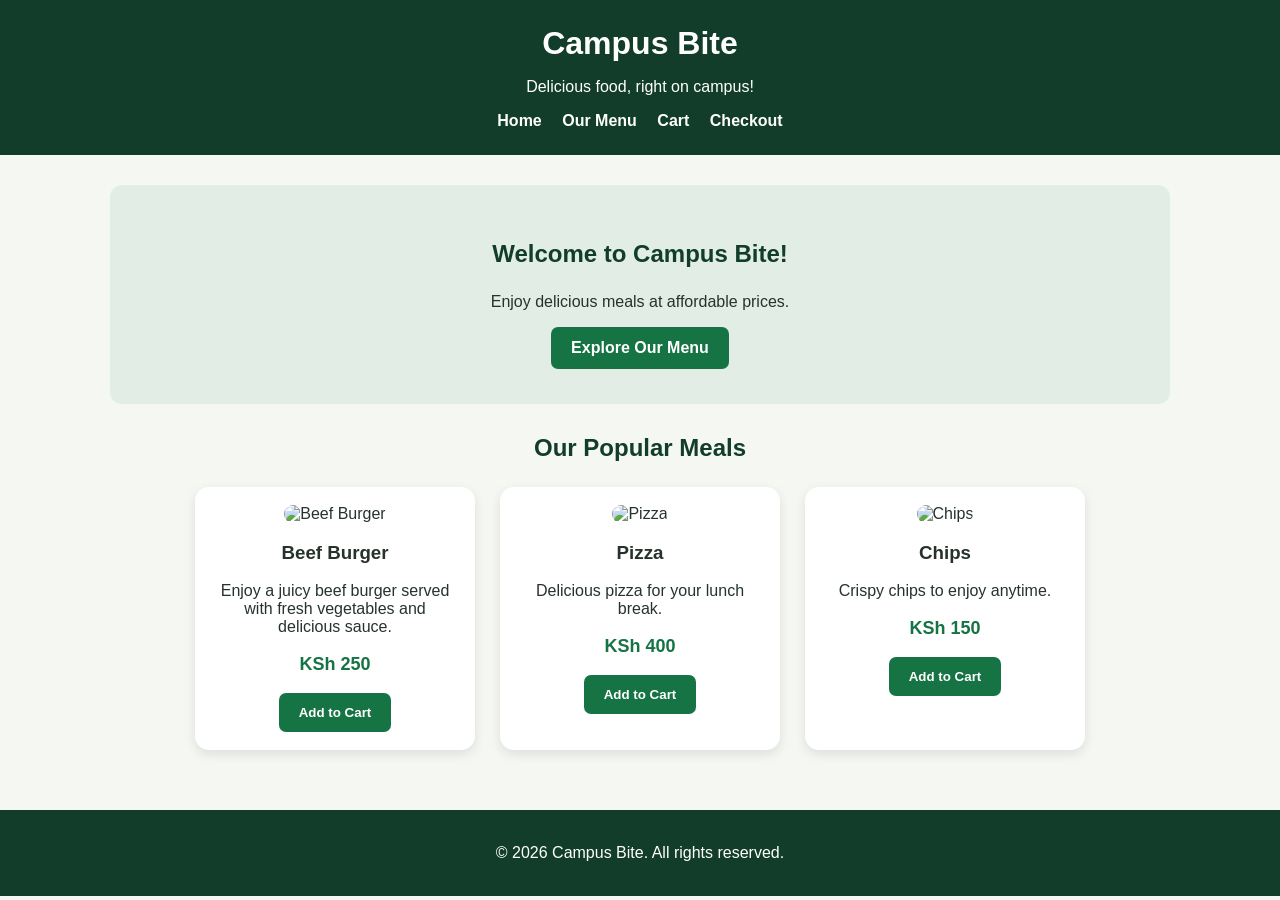
==== index.html @ a9197afb "Push project files" ====
<!DOCTYPE html>
<html lang="en">
<head>
    <meta charset="UTF-8">
    <meta name="viewport" content="width=device-width, initial-scale=1.0">
    <title>Campus Bite</title>
    <link rel="stylesheet" href="style.css">
</head>
<body>
    <header>
        <h1>Campus Bite</h1>
        <p>Delicious food, right on campus!</p>
        <nav>
            <a href="index.html">Home</a>
            <a href="products.html">Our Menu</a>
            <a href="cart.html">Cart</a>
            <a href="checkout.html">Checkout</a>
        </nav>
    </header>

    <main>
        <section class="welcome">
            <h2>Welcome to Campus Bite!</h2>
            <p>Enjoy delicious meals at affordable prices.</p>
            <a class="order-button" href="products.html">Explore Our Menu</a>
        </section>

        <section id="menu">
            <h2>Our Popular Meals</h2>
            <div class="food-container">
                <div class="food-card">
                    <img src="Images/burger.jpg" alt="Beef Burger">
                    <h3>Beef Burger</h3>
                    <p>Enjoy a juicy beef burger served with fresh vegetables and delicious sauce.</p>
                    <p class="price">KSh 250</p>
                    <button type="button" onclick="addToCart('Beef Burger', 250)">Add to Cart</button>
                </div>
                <div class="food-card">
                    <img src="Images/pizza.jpg" alt="Pizza">
                    <h3>Pizza</h3>
                    <p>Delicious pizza for your lunch break.</p>
                    <p class="price">KSh 400</p>
                    <button type="button" onclick="addToCart('Pizza', 400)">Add to Cart</button>
                </div>
                <div class="food-card">
                    <img src="Images/chips.jpg" alt="Chips">
                    <h3>Chips</h3>
                    <p>Crispy chips to enjoy anytime.</p>
                    <p class="price">KSh 150</p>
                    <button type="button" onclick="addToCart('Chips', 150)">Add to Cart</button>
                </div>
            </div>
        </section>
    </main>

    <footer>
        <p>&copy; 2026 Campus Bite. All rights reserved.</p>
    </footer>

    <script>
        function addToCart(name, price) {
            const cart = JSON.parse(localStorage.getItem("cart")) || [];
            cart.push({ name, price });
            localStorage.setItem("cart", JSON.stringify(cart));
            alert(name + " added to cart!");
        }
    </script>
</body>
</html>
---- style.css ----
* {
    box-sizing: border-box;
}

body {
    margin: 0;
    font-family: Arial, sans-serif;
    background: #f4f7f2;
    color: #26332b;
}

header {
    background: #123d2a;
    color: white;
    text-align: center;
    padding: 25px 15px;
}

header h1 {
    font-size: 32px;
    margin: 0 0 15px;
}

nav {
    margin-top: 15px;
}

nav a {
    color: white;
    margin: 8px;
    text-decoration: none;
    font-weight: bold;
}

nav a:hover {
    color: #f4c95d;
}

.order-button {
    display: inline-block;
    background: #167344;
    color: white;
    padding: 12px 20px;
    border-radius: 7px;
    font-weight: bold;
    text-decoration: none;
}

.order-button:hover {
    background: #0d4d2d;
}

main {
    padding: 30px 20px;
    max-width: 1100px;
    margin: auto;
}

h2 {
    text-align: center;
    color: #123d2a;
    margin-bottom: 25px;
}

.welcome {
    text-align: center;
    padding: 35px 15px;
    background: #e2eee5;
    border-radius: 12px;
    margin-bottom: 30px;
}

.food-container {
    display: flex;
    flex-wrap: wrap;
    justify-content: center;
    gap: 25px;
}

.food-card {
    background: white;
    width: 280px;
    padding: 18px;
    border-radius: 14px;
    text-align: center;
    box-shadow: 0 4px 12px rgba(0,0,0,0.10);
}

.food-picture img,
.food-card img {
    width: 100%;
    height: 190px;
    object-fit: cover;
    border-radius: 10px;
}

.price {
    color: #167344;
    font-weight: bold;
    font-size: 18px;
}

button {
    background: #167344;
    color: white;
    border: none;
    padding: 12px 20px;
    border-radius: 7px;
    cursor: pointer;
    font-weight: bold;
}

button:hover {
    background: #0d4d2d;
}

.categories {
    display: flex;
    justify-content: center;
    flex-wrap: wrap;
    gap: 10px;
    margin-bottom: 25px;
}

#cartItems {
    max-width: 600px;
    margin: 0 auto 20px;
    padding: 0;
    list-style: none;
}

#cartItems li {
    display: flex;
    justify-content: space-between;
    align-items: center;
    gap: 15px;
    background: white;
    margin: 10px 0;
    padding: 12px 15px;
    border-radius: 8px;
}

input {
    padding: 11px;
    width: 100%;
    max-width: 350px;
    border: 1px solid #bbb;
    border-radius: 6px;
    margin-top: 5px;
}

footer {
    background: #123d2a;
    color: white;
    text-align: center;
    padding: 18px;
    margin-top: 30px;
}
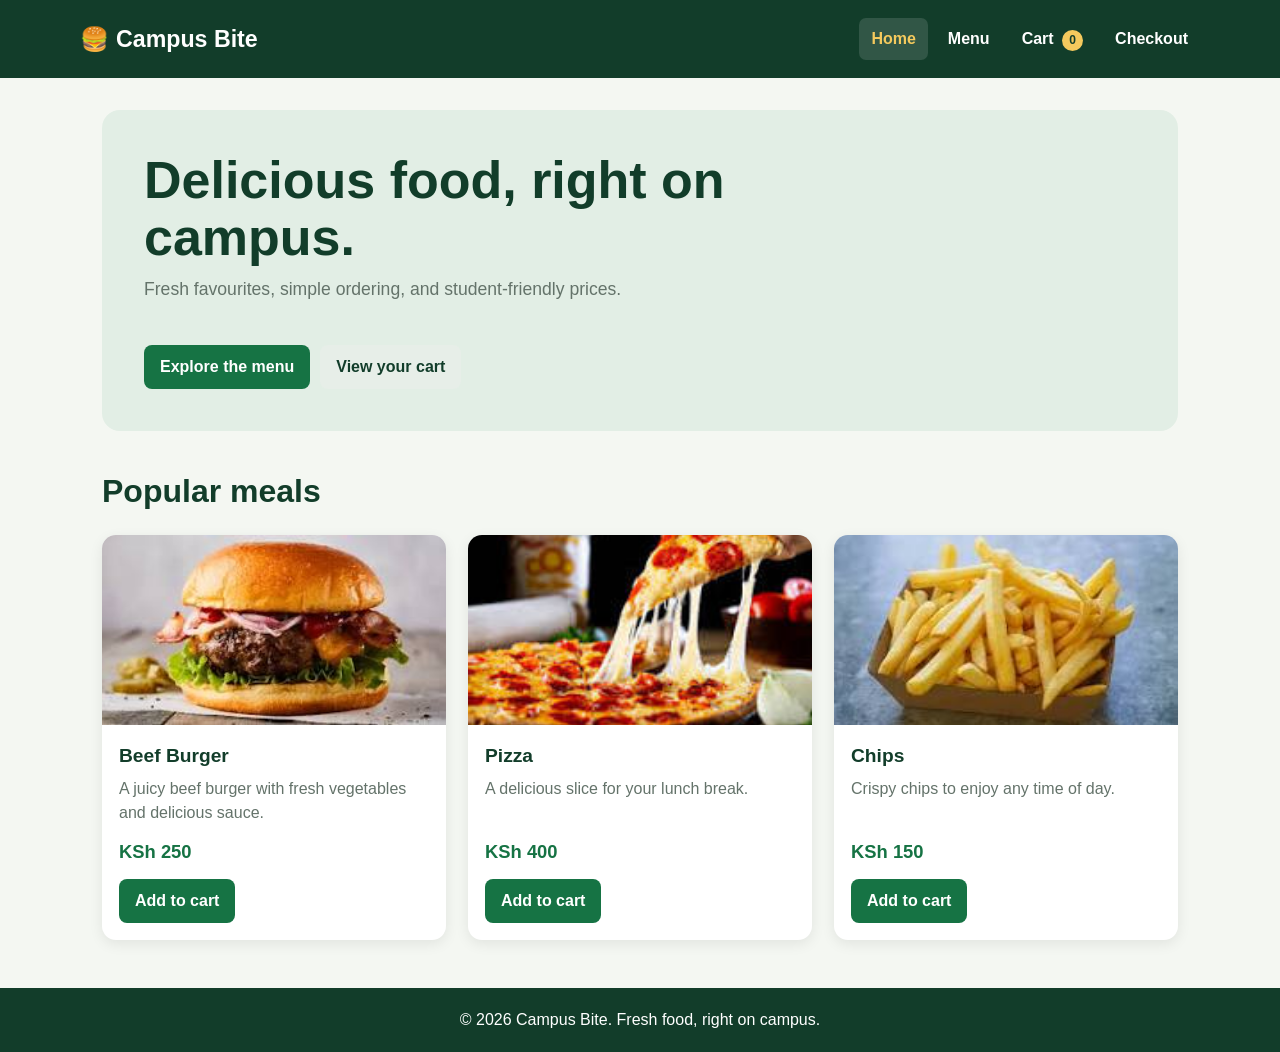
==== commit abbc5502: "Describe your changes here" ====
--- a/index.html
+++ b/index.html
@@ -3,67 +3,680 @@
 <head>
     <meta charset="UTF-8">
     <meta name="viewport" content="width=device-width, initial-scale=1.0">
-    <title>Campus Bite</title>
-    <link rel="stylesheet" href="style.css">
+    <meta name="theme-color" content="#123d2a">
+    <title>Campus Bite | Fresh food on campus</title>
+    <style>
+        :root {
+            color-scheme: light;
+            --green: #123d2a;
+            --green-light: #167344;
+            --green-dark: #0d4d2d;
+            --cream: #f4f7f2;
+            --ink: #26332b;
+            --muted: #64736a;
+            --card: #fff;
+            --border: #dce5dc;
+            --gold: #f4c95d;
+            font-family: Arial, Helvetica, sans-serif;
+        }
+
+        * { box-sizing: border-box; }
+        [hidden] { display: none !important; }
+
+        body {
+            margin: 0;
+            background: var(--cream);
+            color: var(--ink);
+            line-height: 1.5;
+        }
+
+        button, input { font: inherit; }
+        button, a { -webkit-tap-highlight-color: transparent; }
+
+        .site-header {
+            padding: 18px 24px;
+            background: var(--green);
+            color: white;
+        }
+
+        .header-inner {
+            width: min(1120px, 100%);
+            margin: auto;
+            display: flex;
+            align-items: center;
+            justify-content: space-between;
+            gap: 20px;
+        }
+
+        .brand {
+            color: white;
+            text-decoration: none;
+            font-size: 1.45rem;
+            font-weight: 800;
+            white-space: nowrap;
+        }
+
+        .brand-mark { margin-right: 7px; }
+
+        nav {
+            display: flex;
+            align-items: center;
+            flex-wrap: wrap;
+            gap: 8px;
+        }
+
+        nav a {
+            padding: 9px 12px;
+            border-radius: 7px;
+            color: white;
+            font-weight: 700;
+            text-decoration: none;
+        }
+
+        nav a:hover, nav a[aria-current="page"] {
+            background: rgba(255, 255, 255, .13);
+            color: var(--gold);
+        }
+
+        .cart-count {
+            display: inline-grid;
+            min-width: 21px;
+            height: 21px;
+            margin-left: 4px;
+            padding: 0 5px;
+            place-items: center;
+            border-radius: 50px;
+            background: var(--gold);
+            color: var(--green);
+            font-size: .75rem;
+        }
+
+        main {
+            width: min(1120px, 100%);
+            min-height: calc(100vh - 170px);
+            margin: auto;
+            padding: 32px 22px 48px;
+        }
+
+        .page[hidden] { display: none; }
+
+        .hero {
+            display: grid;
+            min-height: 260px;
+            margin-bottom: 36px;
+            padding: 42px;
+            align-content: center;
+            border-radius: 18px;
+            background: #e2eee5;
+        }
+
+        .hero h1 {
+            max-width: 650px;
+            margin: 0 0 10px;
+            color: var(--green);
+            font-size: clamp(2rem, 5vw, 3.25rem);
+            line-height: 1.1;
+        }
+
+        .hero p {
+            max-width: 560px;
+            margin: 0 0 22px;
+            color: var(--muted);
+            font-size: 1.1rem;
+        }
+
+        .section-heading {
+            margin: 0 0 20px;
+            color: var(--green);
+            font-size: clamp(1.5rem, 3vw, 2rem);
+        }
+
+        .section-intro {
+            margin: -10px 0 22px;
+            color: var(--muted);
+        }
+
+        .sr-only {
+            position: absolute;
+            width: 1px;
+            height: 1px;
+            overflow: hidden;
+            clip: rect(0, 0, 0, 0);
+            white-space: nowrap;
+            clip-path: inset(50%);
+        }
+
+        .toolbar {
+            display: flex;
+            align-items: center;
+            justify-content: space-between;
+            flex-wrap: wrap;
+            gap: 15px;
+            margin-bottom: 22px;
+        }
+
+        .search {
+            width: min(360px, 100%);
+            padding: 11px 13px;
+            border: 1px solid var(--border);
+            border-radius: 8px;
+            background: white;
+        }
+
+        .categories {
+            display: flex;
+            flex-wrap: wrap;
+            gap: 8px;
+        }
+
+        .category-button {
+            padding: 9px 13px;
+            border: 1px solid var(--border);
+            border-radius: 50px;
+            background: white;
+            color: var(--ink);
+            cursor: pointer;
+        }
+
+        .category-button[aria-pressed="true"] {
+            border-color: var(--green);
+            background: var(--green);
+            color: white;
+        }
+
+        .food-grid {
+            display: grid;
+            grid-template-columns: repeat(auto-fit, minmax(230px, 1fr));
+            gap: 22px;
+        }
+
+        .food-card {
+            overflow: hidden;
+            border-radius: 14px;
+            background: var(--card);
+            box-shadow: 0 4px 14px rgba(0, 0, 0, .08);
+        }
+
+        .food-card img {
+            display: block;
+            width: 100%;
+            height: 190px;
+            object-fit: cover;
+        }
+
+        .food-card-content { padding: 17px; }
+
+        .food-card h3 {
+            margin: 0 0 6px;
+            color: var(--green);
+            font-size: 1.2rem;
+        }
+
+        .food-card p {
+            min-height: 48px;
+            margin: 0 0 13px;
+            color: var(--muted);
+        }
+
+        .food-card .price {
+            min-height: auto;
+            margin: 0 0 14px;
+            color: var(--green-light);
+            font-size: 1.15rem;
+            font-weight: 800;
+        }
+
+        .button {
+            display: inline-flex;
+            min-height: 42px;
+            align-items: center;
+            justify-content: center;
+            padding: 10px 16px;
+            border: 0;
+            border-radius: 8px;
+            background: var(--green-light);
+            color: white;
+            font-weight: 700;
+            text-decoration: none;
+            cursor: pointer;
+        }
+
+        .button:hover { background: var(--green-dark); }
+        .button.secondary { background: #e7eee8; color: var(--green); }
+        .button.secondary:hover { background: #d8e4da; }
+        .button.danger { background: #a63c32; }
+        .button.danger:hover { background: #872d26; }
+
+        .button-row {
+            display: flex;
+            flex-wrap: wrap;
+            gap: 10px;
+            margin-top: 20px;
+        }
+
+        .empty-state, .notice {
+            padding: 18px;
+            border: 1px solid var(--border);
+            border-radius: 10px;
+            background: white;
+            color: var(--muted);
+        }
+
+        .notice {
+            margin: 0 0 20px;
+            border-color: #c7dfcc;
+            background: #eef7ef;
+            color: var(--green);
+        }
+
+        .notice.error {
+            border-color: #e6b9b5;
+            background: #fff0ef;
+            color: #872d26;
+        }
+
+        .cart-list {
+            display: grid;
+            gap: 12px;
+            max-width: 760px;
+            padding: 0;
+            list-style: none;
+        }
+
+        .cart-item {
+            display: flex;
+            align-items: center;
+            justify-content: space-between;
+            gap: 16px;
+            padding: 15px;
+            border: 1px solid var(--border);
+            border-radius: 10px;
+            background: white;
+        }
+
+        .cart-item-name { font-weight: 700; }
+        .cart-item-price { color: var(--green-light); font-weight: 700; }
+        .cart-item-actions { display: flex; align-items: center; gap: 14px; }
+        .cart-item .button { min-height: 36px; padding: 7px 11px; }
+
+        .total {
+            margin: 20px 0 0;
+            color: var(--green);
+            font-size: 1.35rem;
+        }
+
+        .checkout-form {
+            display: grid;
+            gap: 16px;
+            max-width: 560px;
+            padding: 22px;
+            border: 1px solid var(--border);
+            border-radius: 14px;
+            background: white;
+        }
+
+        .form-field { display: grid; gap: 6px; }
+
+        .form-field label { font-weight: 700; }
+
+        .form-field input {
+            width: 100%;
+            padding: 11px 12px;
+            border: 1px solid #b9c6bc;
+            border-radius: 7px;
+        }
+
+        input:focus, button:focus-visible, a:focus-visible {
+            outline: 3px solid #e8b82f;
+            outline-offset: 2px;
+        }
+
+        .form-help { margin: 0; color: var(--muted); font-size: .92rem; }
+
+        footer {
+            padding: 20px;
+            background: var(--green);
+            color: white;
+            text-align: center;
+        }
+
+        footer p { margin: 0; }
+
+        @media (max-width: 680px) {
+            .site-header { padding: 16px; }
+            .header-inner { align-items: flex-start; flex-direction: column; gap: 10px; }
+            nav { gap: 2px; }
+            nav a { padding: 8px 9px; }
+            main { padding: 24px 16px 36px; }
+            .hero { min-height: 230px; padding: 26px 22px; }
+            .toolbar { align-items: stretch; }
+            .search { width: 100%; }
+            .cart-item { align-items: flex-start; flex-direction: column; }
+            .cart-item-actions { width: 100%; justify-content: space-between; }
+        }
+    </style>
 </head>
 <body>
-    <header>
-        <h1>Campus Bite</h1>
-        <p>Delicious food, right on campus!</p>
-        <nav>
-            <a href="index.html">Home</a>
-            <a href="products.html">Our Menu</a>
-            <a href="cart.html">Cart</a>
-            <a href="checkout.html">Checkout</a>
-        </nav>
+    <header class="site-header">
+        <div class="header-inner">
+            <a class="brand" href="#home" aria-label="Campus Bite home"><span class="brand-mark">🍔</span>Campus Bite</a>
+            <nav aria-label="Main navigation">
+                <a href="#home" data-nav="home">Home</a>
+                <a href="#menu" data-nav="menu">Menu</a>
+                <a href="#cart" data-nav="cart">Cart <span class="cart-count" id="cartCount">0</span></a>
+                <a href="#checkout" data-nav="checkout">Checkout</a>
+            </nav>
+        </div>
     </header>
 
     <main>
-        <section class="welcome">
-            <h2>Welcome to Campus Bite!</h2>
-            <p>Enjoy delicious meals at affordable prices.</p>
-            <a class="order-button" href="products.html">Explore Our Menu</a>
-        </section>
-
-        <section id="menu">
-            <h2>Our Popular Meals</h2>
-            <div class="food-container">
-                <div class="food-card">
-                    <img src="Images/burger.jpg" alt="Beef Burger">
-                    <h3>Beef Burger</h3>
-                    <p>Enjoy a juicy beef burger served with fresh vegetables and delicious sauce.</p>
-                    <p class="price">KSh 250</p>
-                    <button type="button" onclick="addToCart('Beef Burger', 250)">Add to Cart</button>
-                </div>
-                <div class="food-card">
-                    <img src="Images/pizza.jpg" alt="Pizza">
-                    <h3>Pizza</h3>
-                    <p>Delicious pizza for your lunch break.</p>
-                    <p class="price">KSh 400</p>
-                    <button type="button" onclick="addToCart('Pizza', 400)">Add to Cart</button>
-                </div>
-                <div class="food-card">
-                    <img src="Images/chips.jpg" alt="Chips">
-                    <h3>Chips</h3>
-                    <p>Crispy chips to enjoy anytime.</p>
-                    <p class="price">KSh 150</p>
-                    <button type="button" onclick="addToCart('Chips', 150)">Add to Cart</button>
+        <div class="notice" id="statusMessage" role="status" aria-live="polite" hidden></div>
+
+        <section class="page" data-page="home">
+            <div class="hero">
+                <h1>Delicious food, right on campus.</h1>
+                <p>Fresh favourites, simple ordering, and student-friendly prices.</p>
+                <div class="button-row">
+                    <a class="button" href="#menu">Explore the menu</a>
+                    <a class="button secondary" href="#cart">View your cart</a>
                 </div>
             </div>
+            <h2 class="section-heading">Popular meals</h2>
+            <div class="food-grid" id="popularGrid"></div>
+        </section>
+
+        <section class="page" data-page="menu" hidden>
+            <h1 class="section-heading">Our food menu</h1>
+            <p class="section-intro">Find a favourite and add it to your cart.</p>
+            <div class="toolbar">
+                <label class="sr-only" for="searchInput">Search the menu</label>
+                <input class="search" type="search" id="searchInput" placeholder="Search food..." autocomplete="off">
+                <div class="categories" aria-label="Food categories">
+                    <button class="category-button" type="button" data-category="all" aria-pressed="true">All food</button>
+                    <button class="category-button" type="button" data-category="burger" aria-pressed="false">Burgers</button>
+                    <button class="category-button" type="button" data-category="pizza" aria-pressed="false">Pizza</button>
+                    <button class="category-button" type="button" data-category="snack" aria-pressed="false">Snacks</button>
+                </div>
+            </div>
+            <div class="food-grid" id="productGrid"></div>
+            <p class="empty-state" id="noProducts" hidden>No meals match your search.</p>
+        </section>
+
+        <section class="page" data-page="cart" hidden>
+            <h1 class="section-heading">Your cart</h1>
+            <p class="section-intro">Review your order before checkout.</p>
+            <ul class="cart-list" id="cartItems"></ul>
+            <p class="empty-state" id="emptyCart" hidden>Your cart is empty. Browse the menu to add a meal.</p>
+            <h2 class="total" id="cartTotal">Total: KSh 0</h2>
+            <div class="button-row">
+                <a class="button" href="#checkout" id="checkoutLink">Proceed to checkout</a>
+                <a class="button secondary" href="#menu">Continue shopping</a>
+                <button class="button danger" type="button" id="clearCartButton">Clear cart</button>
+            </div>
+        </section>
+
+        <section class="page" data-page="checkout" hidden>
+            <h1 class="section-heading">Checkout</h1>
+            <p class="section-intro">Enter your details to confirm your order.</p>
+            <form class="checkout-form" id="checkoutForm">
+                <div class="form-field">
+                    <label for="customerName">Customer name</label>
+                    <input id="customerName" name="customerName" type="text" autocomplete="name" required>
+                </div>
+                <div class="form-field">
+                    <label for="phone">Phone number</label>
+                    <input id="phone" name="phone" type="tel" autocomplete="tel" minlength="7" maxlength="20" required>
+                </div>
+                <div class="form-field">
+                    <label for="location">Delivery location</label>
+                    <input id="location" name="location" type="text" autocomplete="street-address" required>
+                </div>
+                <h2 class="total" id="orderTotal">Total: KSh 0</h2>
+                <p class="form-help">This demo records the order on this page; it does not process payments.</p>
+                <div class="button-row">
+                    <button class="button" type="submit">Confirm order</button>
+                    <a class="button secondary" href="#cart">Back to cart</a>
+                </div>
+            </form>
         </section>
     </main>
 
-    <footer>
-        <p>&copy; 2026 Campus Bite. All rights reserved.</p>
-    </footer>
+    <footer><p>&copy; 2026 Campus Bite. Fresh food, right on campus.</p></footer>
 
     <script>
-        function addToCart(name, price) {
-            const cart = JSON.parse(localStorage.getItem("cart")) || [];
-            cart.push({ name, price });
-            localStorage.setItem("cart", JSON.stringify(cart));
-            alert(name + " added to cart!");
-        }
+        const products = [
+            {
+                id: "burger",
+                name: "Beef Burger",
+                description: "A juicy beef burger with fresh vegetables and delicious sauce.",
+                price: 250,
+                category: "burger",
+                image: "[data-uri]",
+                alt: "Beef burger with fresh toppings"
+            },
+            {
+                id: "pizza",
+                name: "Pizza",
+                description: "A delicious slice for your lunch break.",
+                price: 400,
+                category: "pizza",
+                image: "[data-uri]",
+                alt: "Freshly baked pizza"
+            },
+            {
+                id: "chips",
+                name: "Chips",
+                description: "Crispy chips to enjoy any time of day.",
+                price: 150,
+                category: "snack",
+                image: "[data-uri]",
+                alt: "Crispy golden chips"
+            }
+        ];
+
+        const currency = new Intl.NumberFormat("en-KE");
+        const productGrid = document.getElementById("productGrid");
+        const popularGrid = document.getElementById("popularGrid");
+        const cartItems = document.getElementById("cartItems");
+        const statusMessage = document.getElementById("statusMessage");
+        let activeCategory = "all";
+        let cart = loadCart();
+
+        function priceText(amount) {
+            return "KSh " + currency.format(amount);
+        }
+
+        function showMessage(message, isError) {
+            statusMessage.textContent = message;
+            statusMessage.classList.toggle("error", Boolean(isError));
+            statusMessage.hidden = !message;
+        }
+
+        function loadCart() {
+            try {
+                const savedCart = localStorage.getItem("cart");
+                if (!savedCart) return [];
+                const parsedCart = JSON.parse(savedCart);
+                if (!Array.isArray(parsedCart)) throw new Error("Saved cart data is invalid.");
+                return parsedCart.filter(item =>
+                    item && typeof item.name === "string" &&
+                    Number.isFinite(item.price) && item.price >= 0
+                );
+            } catch (error) {
+                console.error("Could not load the saved cart:", error);
+                showMessage("Your saved cart could not be read. Clear your browser's site data to start a new cart.", true);
+                return [];
+            }
+        }
+
+        function saveCart(nextCart) {
+            try {
+                localStorage.setItem("cart", JSON.stringify(nextCart));
+                cart = nextCart;
+                return true;
+            } catch (error) {
+                console.error("Could not save the cart:", error);
+                showMessage("Your browser could not save the cart. Enable site storage and try again.", true);
+                return false;
+            }
+        }
+
+        function productCard(product) {
+            return `
+                <article class="food-card">
+                    <img src="${product.image}" alt="${product.alt}">
+                    <div class="food-card-content">
+                        <h3>${product.name}</h3>
+                        <p>${product.description}</p>
+                        <div class="price">${priceText(product.price)}</div>
+                        <button class="button" type="button" data-add="${product.id}">Add to cart</button>
+                    </div>
+                </article>`;
+        }
+
+        function renderProducts() {
+            popularGrid.innerHTML = products.map(productCard).join("");
+            const searchTerm = document.getElementById("searchInput").value.trim().toLowerCase();
+            const visibleProducts = products.filter(product =>
+                (activeCategory === "all" || product.category === activeCategory) &&
+                (product.name.toLowerCase().includes(searchTerm) ||
+                    product.description.toLowerCase().includes(searchTerm))
+            );
+            productGrid.innerHTML = visibleProducts.map(productCard).join("");
+            document.getElementById("noProducts").hidden = visibleProducts.length > 0;
+        }
+
+        function renderCart() {
+            cartItems.replaceChildren();
+            cart.forEach((item, index) => {
+                const listItem = document.createElement("li");
+                listItem.className = "cart-item";
+
+                const name = document.createElement("span");
+                name.className = "cart-item-name";
+                name.textContent = item.name;
+
+                const actions = document.createElement("div");
+                actions.className = "cart-item-actions";
+
+                const price = document.createElement("span");
+                price.className = "cart-item-price";
+                price.textContent = priceText(item.price);
+
+                const removeButton = document.createElement("button");
+                removeButton.className = "button danger";
+                removeButton.type = "button";
+                removeButton.dataset.remove = String(index);
+                removeButton.setAttribute("aria-label", "Remove " + item.name);
+                removeButton.textContent = "Remove";
+
+                actions.append(price, removeButton);
+                listItem.append(name, actions);
+                cartItems.appendChild(listItem);
+            });
+
+            const total = cart.reduce((sum, item) => sum + item.price, 0);
+            document.getElementById("cartTotal").textContent = "Total: " + priceText(total);
+            document.getElementById("orderTotal").textContent = "Total: " + priceText(total);
+            document.getElementById("emptyCart").hidden = cart.length > 0;
+            document.getElementById("checkoutLink").hidden = cart.length === 0;
+            document.getElementById("clearCartButton").hidden = cart.length === 0;
+            document.getElementById("cartCount").textContent = String(cart.length);
+        }
+
+        function addToCart(productId) {
+            const product = products.find(item => item.id === productId);
+            if (!product) {
+                showMessage("That menu item could not be found.", true);
+                return;
+            }
+            if (saveCart([...cart, { name: product.name, price: product.price }])) {
+                renderCart();
+                showMessage(product.name + " added to your cart.", false);
+            }
+        }
+
+        function showPage(pageName) {
+            const validPage = ["home", "menu", "cart", "checkout"].includes(pageName) ? pageName : "home";
+            document.querySelectorAll("[data-page]").forEach(page => {
+                page.hidden = page.dataset.page !== validPage;
+            });
+            document.querySelectorAll("[data-nav]").forEach(link => {
+                if (link.dataset.nav === validPage) {
+                    link.setAttribute("aria-current", "page");
+                } else {
+                    link.removeAttribute("aria-current");
+                }
+            });
+            if (validPage === "cart" || validPage === "checkout") renderCart();
+            window.scrollTo(0, 0);
+        }
+
+        document.addEventListener("click", event => {
+            const addButton = event.target.closest("[data-add]");
+            if (addButton) {
+                addToCart(addButton.dataset.add);
+                return;
+            }
+
+            const removeButton = event.target.closest("[data-remove]");
+            if (removeButton) {
+                const nextCart = cart.filter((_, index) => index !== Number(removeButton.dataset.remove));
+                if (saveCart(nextCart)) {
+                    renderCart();
+                    showMessage("Item removed from your cart.", false);
+                }
+                return;
+            }
+
+            const categoryButton = event.target.closest("[data-category]");
+            if (categoryButton) {
+                activeCategory = categoryButton.dataset.category;
+                document.querySelectorAll("[data-category]").forEach(button => {
+                    button.setAttribute("aria-pressed", String(button === categoryButton));
+                });
+                renderProducts();
+            }
+        });
+
+        document.getElementById("searchInput").addEventListener("input", renderProducts);
+
+        document.getElementById("clearCartButton").addEventListener("click", () => {
+            if (saveCart([])) {
+                renderCart();
+                showMessage("Your cart has been cleared.", false);
+            }
+        });
+
+        document.getElementById("checkoutForm").addEventListener("submit", event => {
+            event.preventDefault();
+            if (cart.length === 0) {
+                showMessage("Your cart is empty. Add a meal before checking out.", true);
+                window.location.hash = "menu";
+                return;
+            }
+
+            const customerName = document.getElementById("customerName").value.trim();
+            if (!customerName) {
+                showMessage("Enter your name to confirm the order.", true);
+                return;
+            }
+
+            if (saveCart([])) {
+                renderCart();
+                event.target.reset();
+                showMessage("Thank you, " + customerName + "! Your order has been received.", false);
+                window.location.hash = "home";
+            }
+        });
+
+        window.addEventListener("hashchange", () => {
+            showPage(window.location.hash.slice(1) || "home");
+        });
+
+        renderProducts();
+        renderCart();
+        showPage(window.location.hash.slice(1) || "home");
     </script>
 </body>
 </html>
